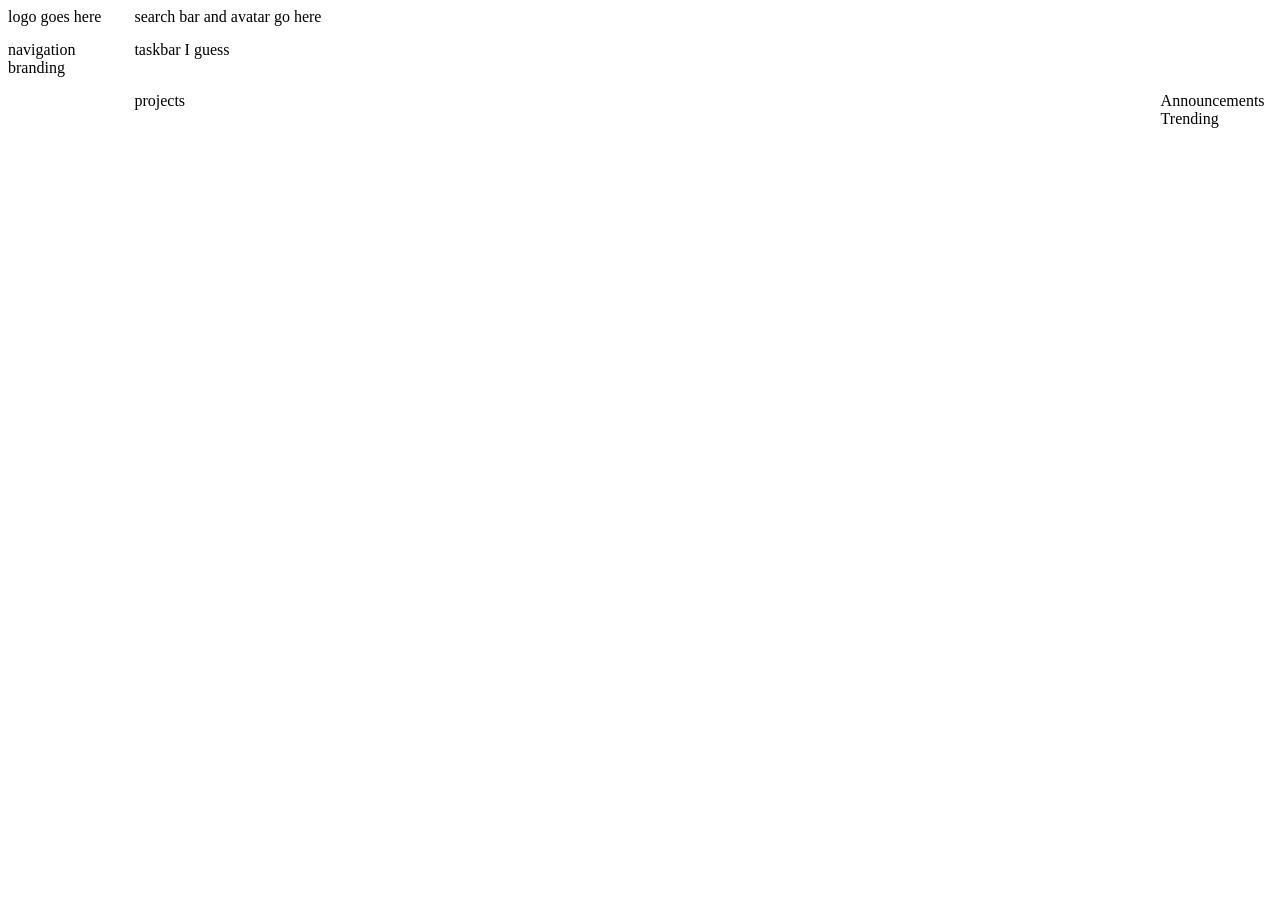
==== index.html @ 212265c0 "added a very rough draft of the layout" ====
<!DOCTYPE html>
<html lang="en">
<head>
    <meta charset="UTF-8">
    <meta name="viewport" content="width=device-width, initial-scale=1.0">
    <link rel="stylesheet" href="./styles.css">
    <title>Admin Dashboard</title>
</head>
<body>
    <div class="logo">logo goes here</div>
    <div class="header">search bar and avatar go here</div>
    <div class="sidebar">
        <div class="navigation">navigation</div>
        <div class="branding">branding</div>
    </div>
    <div class="taskbar">taskbar I guess</div>
    <div class="projects">projects</div>
    <div class="right-sidebar">
        <div class="announcements">Announcements</div>
        <div class="trending">Trending</div>
    </div>
</body>
</html>
---- styles.css ----
* {
    box-sizing: border-box;
}

body {
    display: grid;
    grid-template-columns: 1fr minmax(50%, 80%) 1fr;
    grid-template-rows: 1fr 1fr 100%;
    gap: 15px;
}

.logo {
    grid-area: 1 / 1;

}

.header {
    grid-area: 1 / 2 / 1 / 4;
}

.left-sidebar {
    grid-area: 2 / 1 / 4 / 2;
}

.taskbar {
    grid-area: 2 / 2 / 3 / 4;
}

.projects {
    grid-area: 3 / 2 / 4 / 3;

}

.right-sidebar {
    grid-area: 3 / 3 / 4 / 4;
}
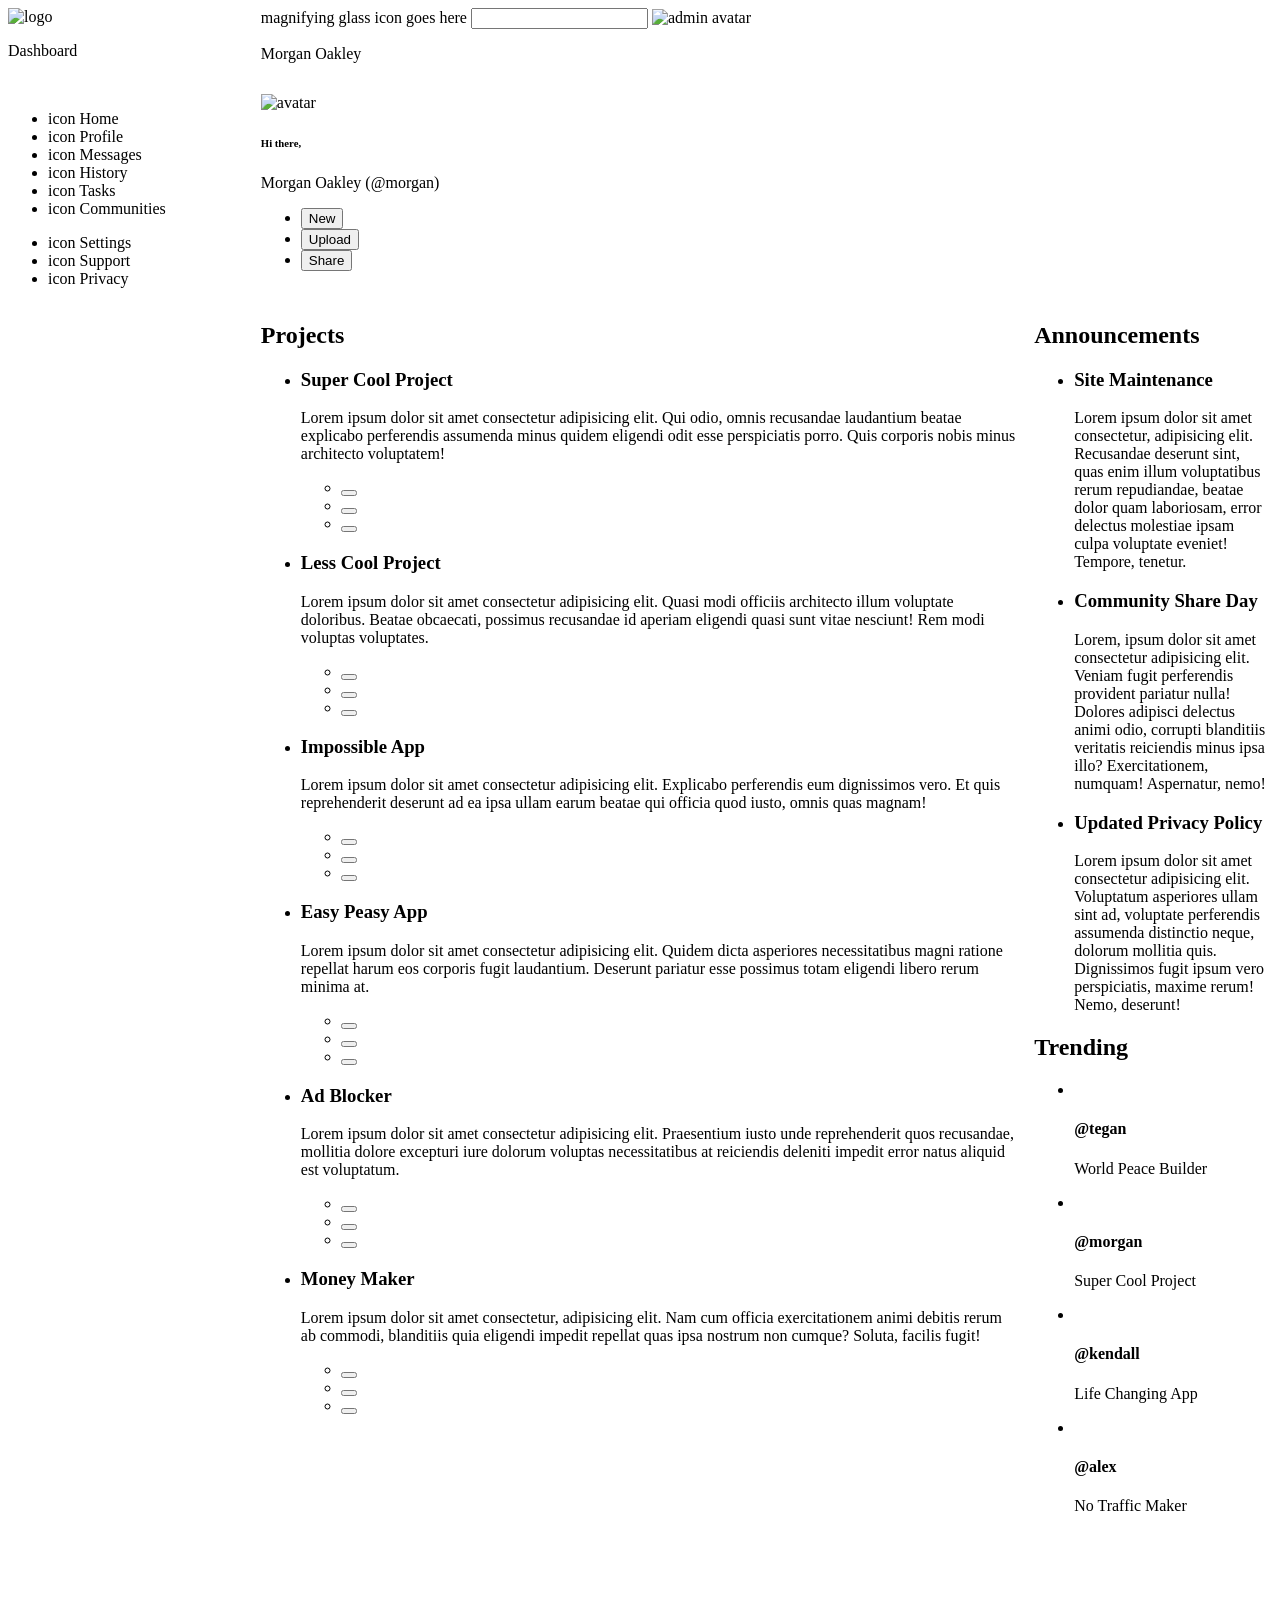
==== commit dd9986b0: "added 90% content to index.html. minor grid column changes in styles.css" ====
--- a/index.html
+++ b/index.html
@@ -1,23 +1,176 @@
 <!DOCTYPE html>
 <html lang="en">
+
 <head>
     <meta charset="UTF-8">
     <meta name="viewport" content="width=device-width, initial-scale=1.0">
     <link rel="stylesheet" href="./styles.css">
     <title>Admin Dashboard</title>
 </head>
+
 <body>
-    <div class="logo">logo goes here</div>
-    <div class="header">search bar and avatar go here</div>
-    <div class="sidebar">
-        <div class="navigation">navigation</div>
-        <div class="branding">branding</div>
+    <div class="logo">
+        <img src="" alt="logo">
+        <p>Dashboard</p>
     </div>
-    <div class="taskbar">taskbar I guess</div>
-    <div class="projects">projects</div>
+    <div class="header">
+        <label for="searchbar">magnifying glass icon goes here</label>
+        <input type="text" id="searchbar" name="search-query">
+        <!--noti bell icon goes here-->
+        <img src="./admin-avatar.jpg" alt="admin avatar">
+        <p>Morgan Oakley</p>
+    </div>
+    <div class="left-sidebar">
+        <div class="navigation">
+            <ul>
+                <li>icon Home</li>
+                <li>icon Profile</li>
+                <li>icon Messages</li>
+                <li>icon History</li>
+                <li>icon Tasks</li>
+                <li>icon Communities</li>
+            </ul>
+        </div>
+        <div class="branding">
+            <ul>
+                <li>icon Settings</li>
+                <li>icon Support</li>
+                <li>icon Privacy</li>
+            </ul>
+        </div>
+    </div>
+    <div class="taskbar">
+        <img src="" alt="avatar">
+        <h6>Hi there,</h6>
+        <p>Morgan Oakley (@morgan)</p>
+        <ul>
+            <li><button>New</button></li>
+            <li><button>Upload</button></li>
+            <li><button>Share</button></li>
+        </ul>
+    </div>
+    <div class="projects">
+        <h2>Projects</h2>
+        <ul>
+            <li>
+                <h3>Super Cool Project</h3>
+                <p>Lorem ipsum dolor sit amet consectetur adipisicing elit. Qui odio, omnis recusandae laudantium beatae
+                    explicabo perferendis assumenda minus quidem eligendi odit esse perspiciatis porro. Quis corporis
+                    nobis minus architecto voluptatem!</p>
+                <ul>
+                    <li><button></button></li>
+                    <li><button></button></li>
+                    <li><button></button></li>
+                </ul>
+            </li>
+            <li>
+                <h3>Less Cool Project</h3>
+                <p>Lorem ipsum dolor sit amet consectetur adipisicing elit. Quasi modi officiis architecto illum
+                    voluptate doloribus. Beatae obcaecati, possimus recusandae id aperiam eligendi quasi sunt vitae
+                    nesciunt! Rem modi voluptas voluptates.</p>
+                <ul>
+                    <li><button></button></li>
+                    <li><button></button></li>
+                    <li><button></button></li>
+                </ul>
+            </li>
+            <li>
+                <h3>Impossible App</h3>
+                <p>Lorem ipsum dolor sit amet consectetur adipisicing elit. Explicabo perferendis eum dignissimos vero.
+                    Et quis reprehenderit deserunt ad ea ipsa ullam earum beatae qui officia quod iusto, omnis quas
+                    magnam!</p>
+                                <ul>
+                    <li><button></button></li>
+                    <li><button></button></li>
+                    <li><button></button></li>
+                </ul>
+            </li>
+            <li>
+                <h3>Easy Peasy App</h3>
+                <p>Lorem ipsum dolor sit amet consectetur adipisicing elit. Quidem dicta asperiores necessitatibus magni
+                    ratione repellat harum eos corporis fugit laudantium. Deserunt pariatur esse possimus totam eligendi
+                    libero rerum minima at.</p>
+                                <ul>
+                    <li><button></button></li>
+                    <li><button></button></li>
+                    <li><button></button></li>
+                </ul>
+            </li>
+            <li>
+                <h3>Ad Blocker</h3>
+                <p>Lorem ipsum dolor sit amet consectetur adipisicing elit. Praesentium iusto unde reprehenderit quos
+                    recusandae, mollitia dolore excepturi iure dolorum voluptas necessitatibus at reiciendis deleniti
+                    impedit error natus aliquid est voluptatum.</p>
+                                <ul>
+                    <li><button></button></li>
+                    <li><button></button></li>
+                    <li><button></button></li>
+                </ul>
+            </li>
+            <li>
+                <h3>Money Maker</h3>
+                <p>Lorem ipsum dolor sit amet consectetur, adipisicing elit. Nam cum officia exercitationem animi
+                    debitis rerum ab commodi, blanditiis quia eligendi impedit repellat quas ipsa nostrum non cumque?
+                    Soluta, facilis fugit!</p>
+                                <ul>
+                    <li><button></button></li>
+                    <li><button></button></li>
+                    <li><button></button></li>
+                </ul>
+            </li>
+        </ul>
+    </div>
     <div class="right-sidebar">
-        <div class="announcements">Announcements</div>
-        <div class="trending">Trending</div>
+        <div class="announcements">
+            <h2>Announcements</h2>
+            <ul>
+                <li>
+                    <h3>Site Maintenance</h3>
+                    <p>Lorem ipsum dolor sit amet consectetur, adipisicing elit. Recusandae deserunt sint, quas enim
+                        illum voluptatibus rerum repudiandae, beatae dolor quam laboriosam, error delectus molestiae
+                        ipsam culpa voluptate eveniet! Tempore, tenetur.</p>
+                </li>
+                <li>
+                    <h3>Community Share Day</h3>
+                    <p>Lorem, ipsum dolor sit amet consectetur adipisicing elit. Veniam fugit perferendis provident
+                        pariatur nulla! Dolores adipisci delectus animi odio, corrupti blanditiis veritatis reiciendis
+                        minus ipsa illo? Exercitationem, numquam! Aspernatur, nemo!</p>
+                </li>
+                <li>
+                    <h3>Updated Privacy Policy</h3>
+                    <p>Lorem ipsum dolor sit amet consectetur adipisicing elit. Voluptatum asperiores ullam sint ad,
+                        voluptate perferendis assumenda distinctio neque, dolorum mollitia quis. Dignissimos fugit ipsum
+                        vero perspiciatis, maxime rerum! Nemo, deserunt!</p>
+                </li>
+            </ul>
+
+        </div>
+        <div class="trending">
+            <h2>Trending</h2>
+            <ul>
+                <li>
+                    <img src="" alt="">
+                    <h4>@tegan</h4>
+                    <p>World Peace Builder</p>
+                </li>
+                <li>
+                    <img src="" alt="">
+                    <h4>@morgan</h4>
+                    <p>Super Cool Project</p>
+                </li>
+                <li>
+                    <img src="" alt="">
+                    <h4>@kendall</h4>
+                    <p>Life Changing App</p>
+                </li>
+                <li>
+                    <img src="" alt="">
+                    <h4>@alex</h4>
+                    <p>No Traffic Maker</p>
+                </li>
+            </ul>
+        </div>
     </div>
 </body>
+
 </html>
--- a/styles.css
+++ b/styles.css
@@ -4,7 +4,7 @@
 
 body {
     display: grid;
-    grid-template-columns: 1fr minmax(50%, 80%) 1fr;
+    grid-template-columns: 1fr minmax(50%, 60%) 1fr;
     grid-template-rows: 1fr 1fr 100%;
     gap: 15px;
 }
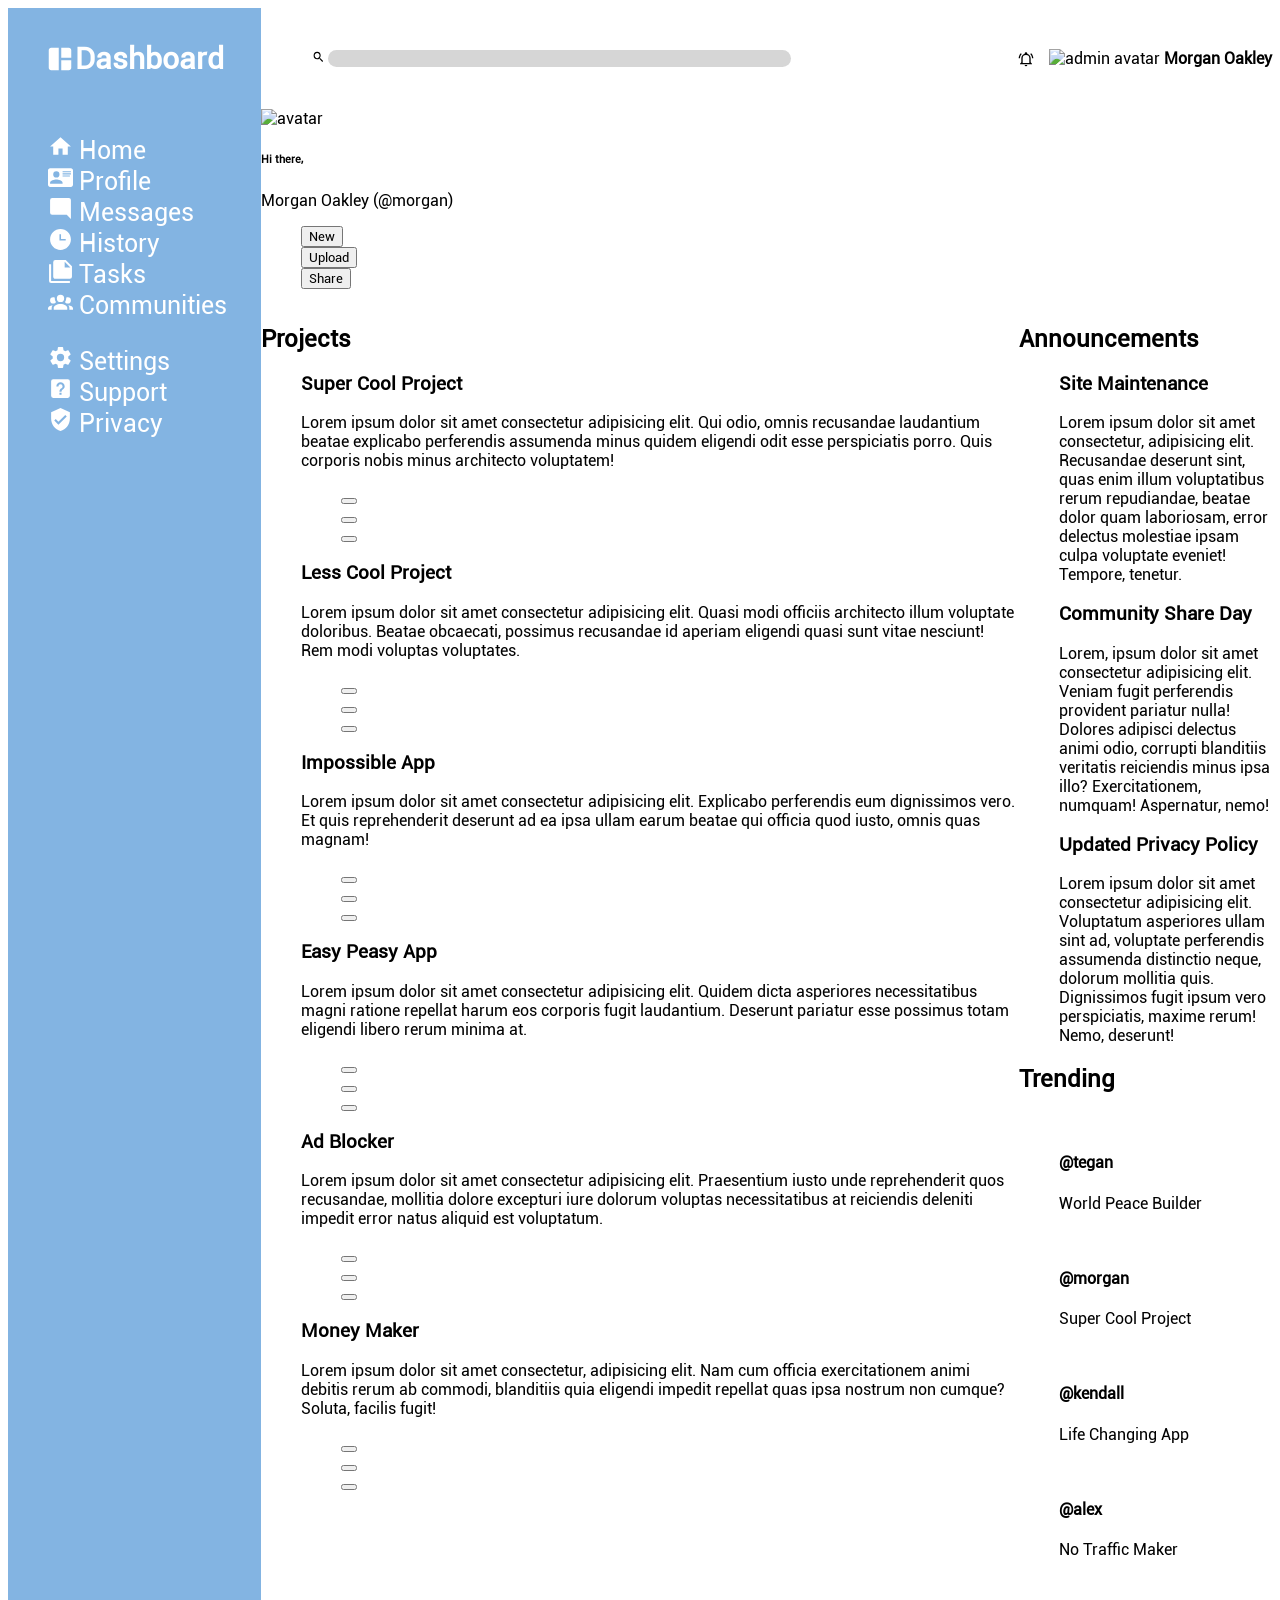
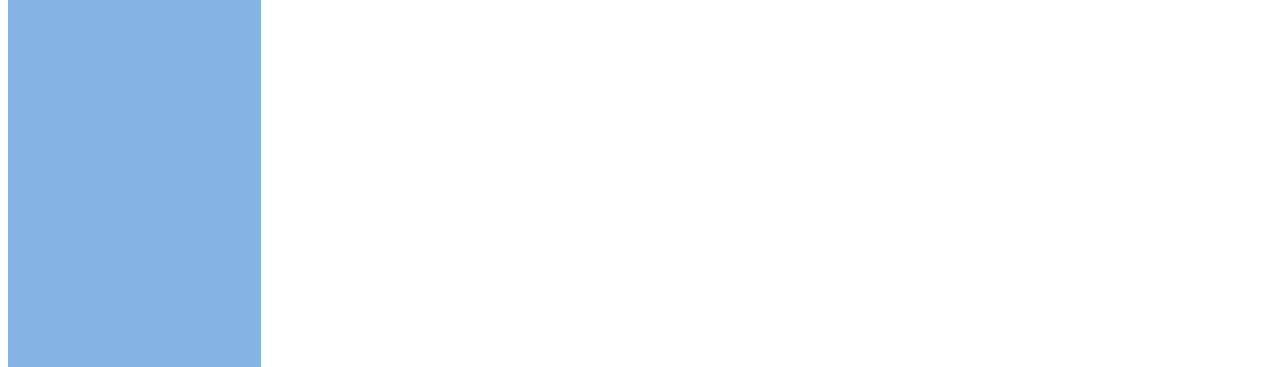
==== commit 0f5c8ec6: "added fonts and icons" ====
--- a/index.html
+++ b/index.html
@@ -10,32 +10,39 @@
 
 <body>
     <div class="logo">
-        <img src="" alt="logo">
-        <p>Dashboard</p>
+        <img src="./icons/collage.svg" alt="logo">
+        <p>
+            <strong>Dashboard</strong>
+        </p>
     </div>
     <div class="header">
-        <label for="searchbar">magnifying glass icon goes here</label>
-        <input type="text" id="searchbar" name="search-query">
-        <!--noti bell icon goes here-->
-        <img src="./admin-avatar.jpg" alt="admin avatar">
-        <p>Morgan Oakley</p>
+        <div class="searchbar">
+            <button type="submit" for="searchbar"><img src="./icons/magnify.svg" alt="magnify"></button>
+            <input type="text" id="searchbar" name="search-query">
+        </div>
+        <div class="user">
+            <img src="./icons/bell-ring-outline.svg" alt="bell-ring">
+            <p> <img src="./admin-avatar.jpg" alt="admin avatar">
+                <strong>Morgan Oakley</strong>
+            </p>
+        </div>
     </div>
     <div class="left-sidebar">
         <div class="navigation">
             <ul>
-                <li>icon Home</li>
-                <li>icon Profile</li>
-                <li>icon Messages</li>
-                <li>icon History</li>
-                <li>icon Tasks</li>
-                <li>icon Communities</li>
+                <li><img src="./icons/home.svg" alt="home"> Home</li>
+                <li><img src="./icons/card-account-details.svg" alt="card-account-details"> Profile</li>
+                <li><img src="./icons/message-reply.svg" alt="message-reply"> Messages</li>
+                <li><img src="./icons/clock-time-three.svg" alt="clock-time-three"> History</li>
+                <li><img src="./icons/note-multiple.svg" alt="note-multiple"> Tasks</li>
+                <li><img src="./icons/account-group.svg" alt="account-group"> Communities</li>
             </ul>
         </div>
         <div class="branding">
             <ul>
-                <li>icon Settings</li>
-                <li>icon Support</li>
-                <li>icon Privacy</li>
+                <li><img src="./icons/cog.svg" alt="cog"> Settings</li>
+                <li><img src="./icons/help-box.svg" alt="help-box"> Support</li>
+                <li><img src="./icons/shield-check.svg" alt="shield-check"> Privacy</li>
             </ul>
         </div>
     </div>
@@ -79,7 +86,7 @@
                 <p>Lorem ipsum dolor sit amet consectetur adipisicing elit. Explicabo perferendis eum dignissimos vero.
                     Et quis reprehenderit deserunt ad ea ipsa ullam earum beatae qui officia quod iusto, omnis quas
                     magnam!</p>
-                                <ul>
+                <ul>
                     <li><button></button></li>
                     <li><button></button></li>
                     <li><button></button></li>
@@ -90,7 +97,7 @@
                 <p>Lorem ipsum dolor sit amet consectetur adipisicing elit. Quidem dicta asperiores necessitatibus magni
                     ratione repellat harum eos corporis fugit laudantium. Deserunt pariatur esse possimus totam eligendi
                     libero rerum minima at.</p>
-                                <ul>
+                <ul>
                     <li><button></button></li>
                     <li><button></button></li>
                     <li><button></button></li>
@@ -101,7 +108,7 @@
                 <p>Lorem ipsum dolor sit amet consectetur adipisicing elit. Praesentium iusto unde reprehenderit quos
                     recusandae, mollitia dolore excepturi iure dolorum voluptas necessitatibus at reiciendis deleniti
                     impedit error natus aliquid est voluptatum.</p>
-                                <ul>
+                <ul>
                     <li><button></button></li>
                     <li><button></button></li>
                     <li><button></button></li>
@@ -112,7 +119,7 @@
                 <p>Lorem ipsum dolor sit amet consectetur, adipisicing elit. Nam cum officia exercitationem animi
                     debitis rerum ab commodi, blanditiis quia eligendi impedit repellat quas ipsa nostrum non cumque?
                     Soluta, facilis fugit!</p>
-                                <ul>
+                <ul>
                     <li><button></button></li>
                     <li><button></button></li>
                     <li><button></button></li>
--- a/styles.css
+++ b/styles.css
@@ -1,25 +1,90 @@
+@font-face {
+    font-family: roboto;
+    src: url(./fonts/transfonter.org-20260409-142744/Roboto-Regular.woff2);
+}
+
 * {
     box-sizing: border-box;
+    list-style: none;
+    font-family: roboto, sans-serif;
+    --theme-color: rgb(131, 180, 226);
+}
+
+img {
+    height: 1em;
+    width: auto;
 }
 
 body {
     display: grid;
     grid-template-columns: 1fr minmax(50%, 60%) 1fr;
-    grid-template-rows: 1fr 1fr 100%;
-    gap: 15px;
+    grid-template-rows: repeat(2, 1fr) 100%;
+ 
 }
 
 .logo {
     grid-area: 1 / 1;
+    font-size: 30px;
+    display: flex;
+    flex-direction: row;
+    justify-content: center;
+    align-items: center;
+    color: white;
+    background-color: var(--theme-color);
+    padding: 3px;
+    height: max-content;
+}
 
+.logo img {
+    filter: invert();
 }
 
 .header {
     grid-area: 1 / 2 / 1 / 4;
+    display: grid;
+    grid-auto-flow: column;
+    grid-template-columns: 4fr 3fr;
+    justify-content: space-between;
+    align-items: center;
+}
+
+.header>div>input {
+    border-style: none;
+    border-radius: 15px;
+    width: 80%;
+    background-color: rgb(214, 214, 214);
+}
+
+.header>div>button {
+    border: none;
+    background-color: rgba(0 0 0 / 0);
+    padding: 3px;
+}
+
+.header>div.user {
+    display: grid;
+    grid-auto-flow: column;
+    align-items: center;
+    justify-content: end;
+    gap: 15px;
+}
+
+.header>div.searchbar {
+    display: flex;
+    flex-direction: row;
+    align-items: center;
+    justify-content: center;
 }
 
 .left-sidebar {
     grid-area: 2 / 1 / 4 / 2;
+    background-color: var(--theme-color);
+    color: white;
+    font-size: 25px;
+}
+
+.left-sidebar img {
+    filter: invert();
 }
 
 .taskbar {
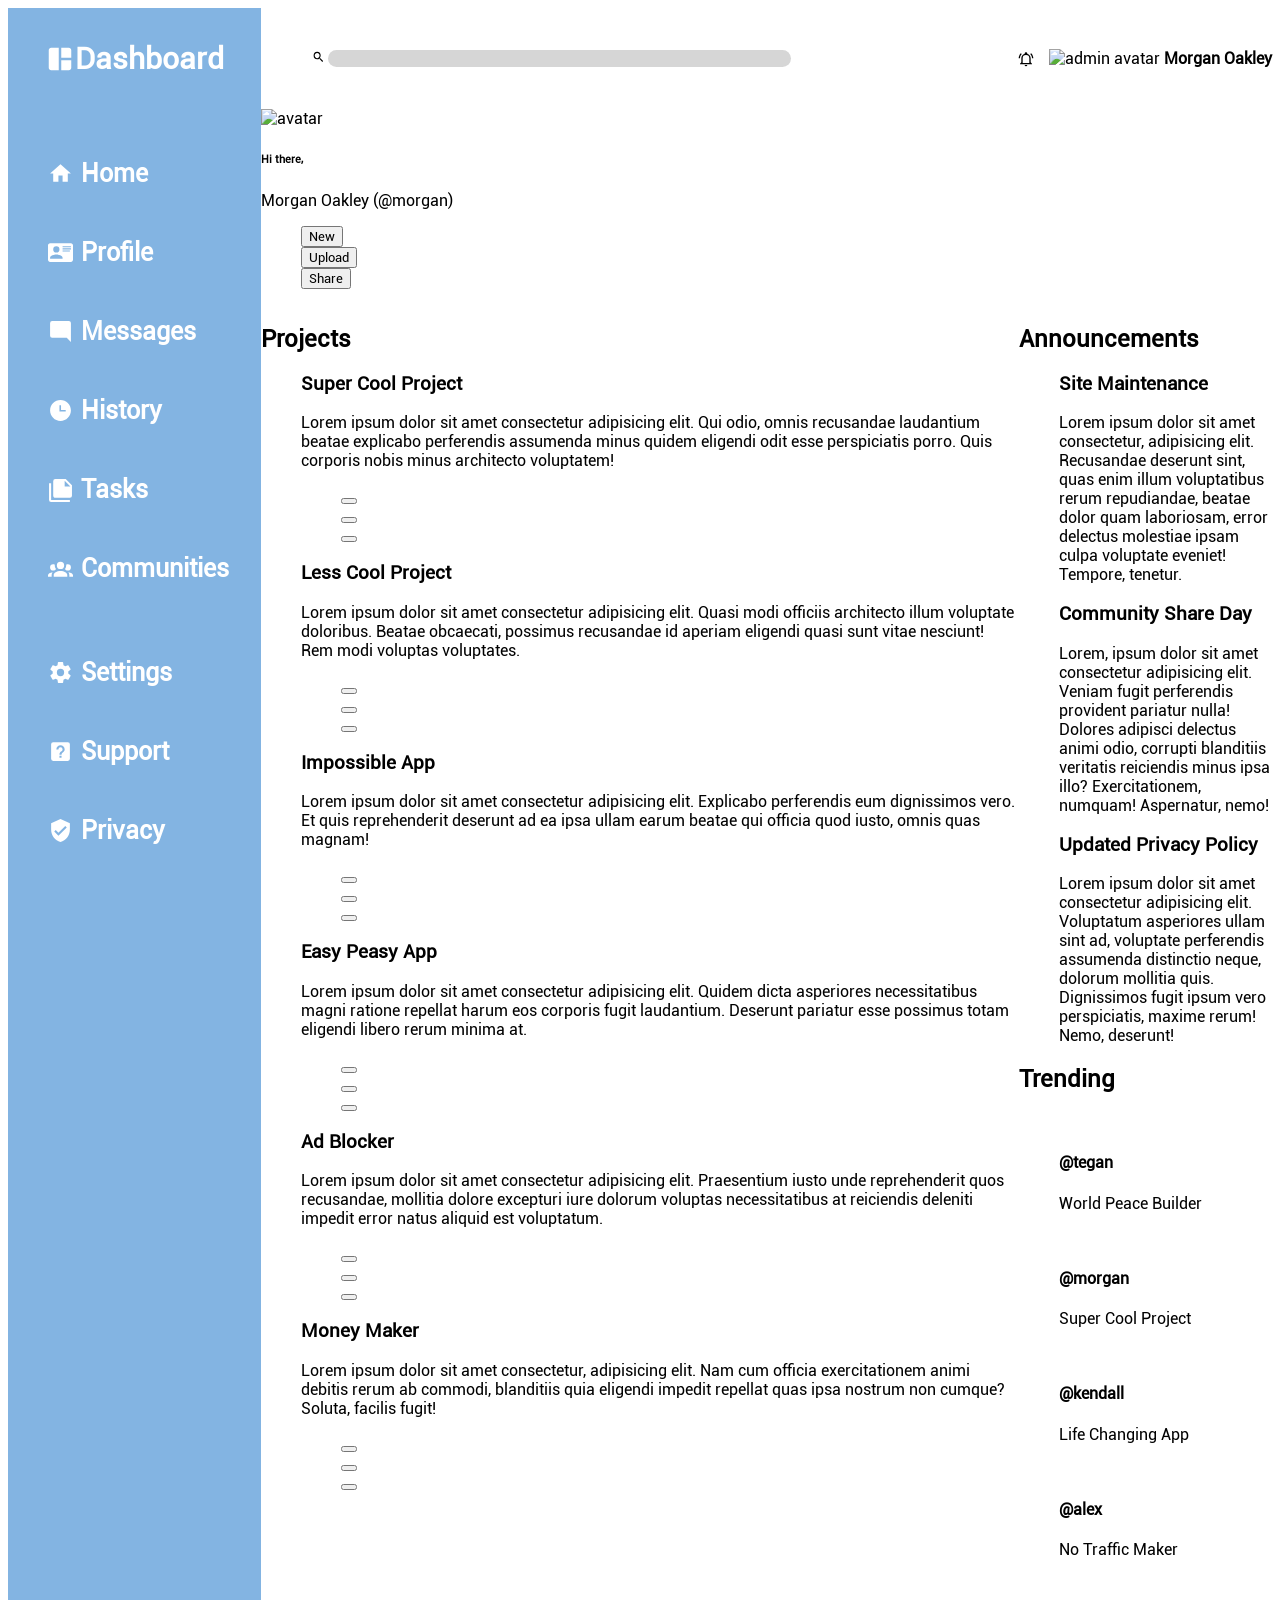
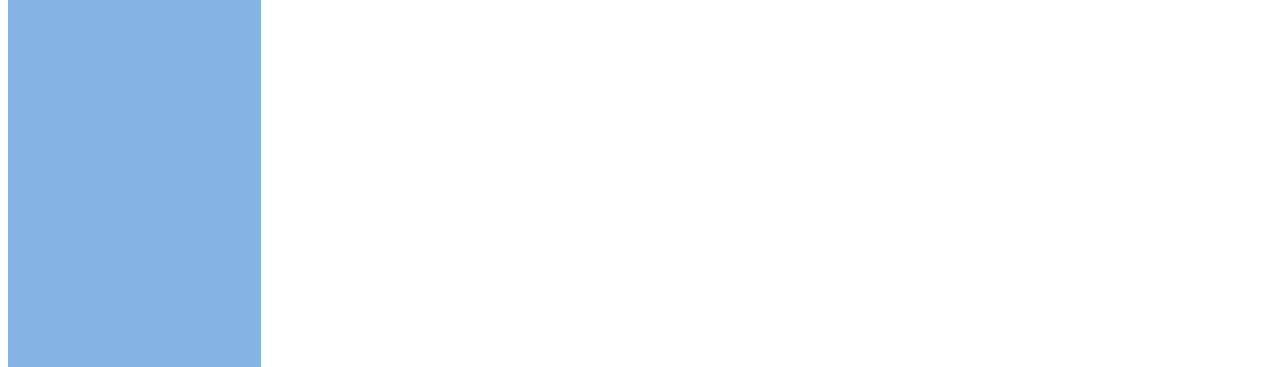
==== commit 8b731c67: "fixed left-sidebar gap" ====
--- a/index.html
+++ b/index.html
@@ -30,19 +30,19 @@
     <div class="left-sidebar">
         <div class="navigation">
             <ul>
-                <li><img src="./icons/home.svg" alt="home"> Home</li>
-                <li><img src="./icons/card-account-details.svg" alt="card-account-details"> Profile</li>
-                <li><img src="./icons/message-reply.svg" alt="message-reply"> Messages</li>
-                <li><img src="./icons/clock-time-three.svg" alt="clock-time-three"> History</li>
-                <li><img src="./icons/note-multiple.svg" alt="note-multiple"> Tasks</li>
-                <li><img src="./icons/account-group.svg" alt="account-group"> Communities</li>
+                <li><img src="./icons/home.svg" alt="home"><p> Home</p></li>
+                <li><img src="./icons/card-account-details.svg" alt="card-account-details"><p> Profile</p></li>
+                <li><img src="./icons/message-reply.svg" alt="message-reply"><p> Messages</p></li>
+                <li><img src="./icons/clock-time-three.svg" alt="clock-time-three"><p> History</p></li>
+                <li><img src="./icons/note-multiple.svg" alt="note-multiple"><p> Tasks</p></li>
+                <li><img src="./icons/account-group.svg" alt="account-group"><p> Communities</p></li>
             </ul>
         </div>
         <div class="branding">
             <ul>
-                <li><img src="./icons/cog.svg" alt="cog"> Settings</li>
-                <li><img src="./icons/help-box.svg" alt="help-box"> Support</li>
-                <li><img src="./icons/shield-check.svg" alt="shield-check"> Privacy</li>
+                <li><img src="./icons/cog.svg" alt="cog"><p> Settings</p></li>
+                <li><img src="./icons/help-box.svg" alt="help-box"><p> Support</p></li>
+                <li><img src="./icons/shield-check.svg" alt="shield-check"><p> Privacy</p></li>
             </ul>
         </div>
     </div>
--- a/styles.css
+++ b/styles.css
@@ -8,6 +8,7 @@
     list-style: none;
     font-family: roboto, sans-serif;
     --theme-color: rgb(131, 180, 226);
+
 }
 
 img {
@@ -81,6 +82,7 @@
     background-color: var(--theme-color);
     color: white;
     font-size: 25px;
+    font-weight: bold;
 }
 
 .left-sidebar img {
@@ -98,4 +100,14 @@
 
 .right-sidebar {
     grid-area: 3 / 3 / 4 / 4;
+}
+
+.left-sidebar li {
+    display: grid;
+    grid-auto-flow: row;
+    grid-template-columns: 1fr 15fr;
+    justify-content: center;
+    align-items: center;
+    gap: 0.3em;
+    padding: 0;
 }
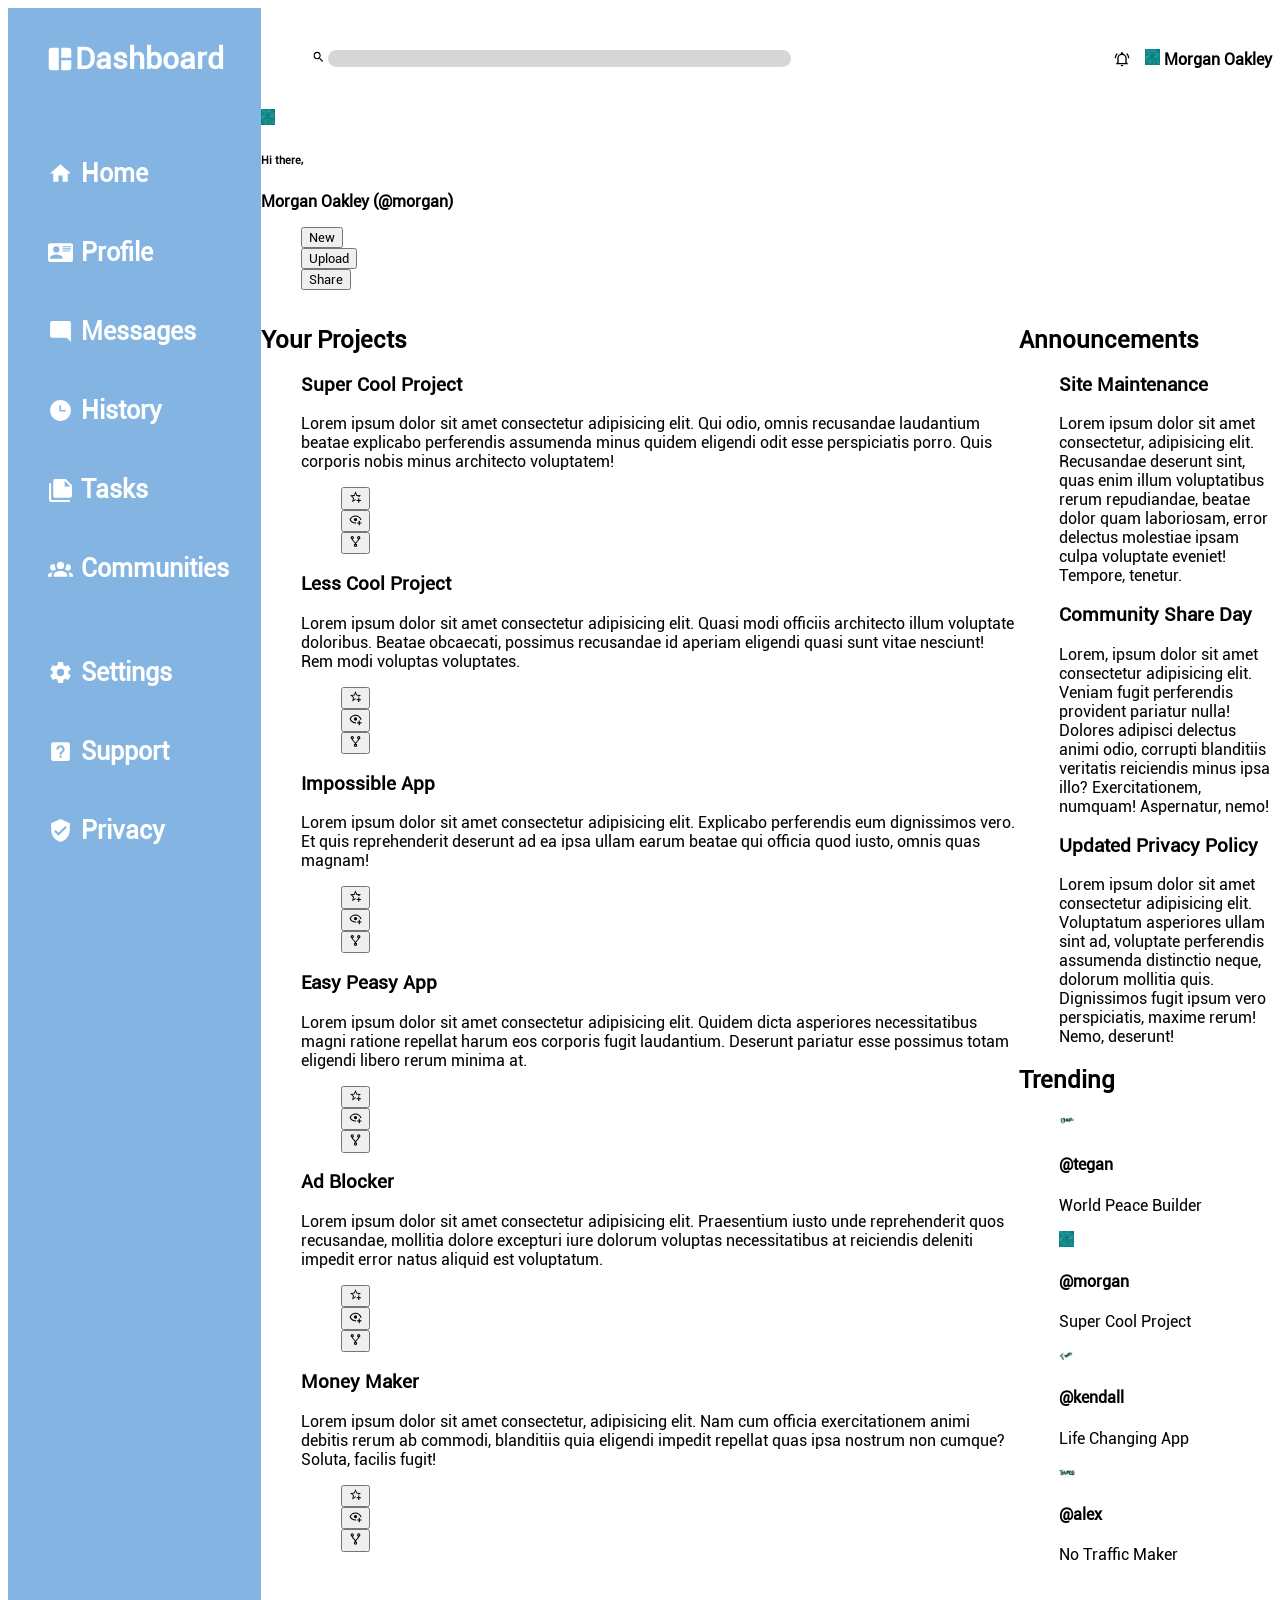
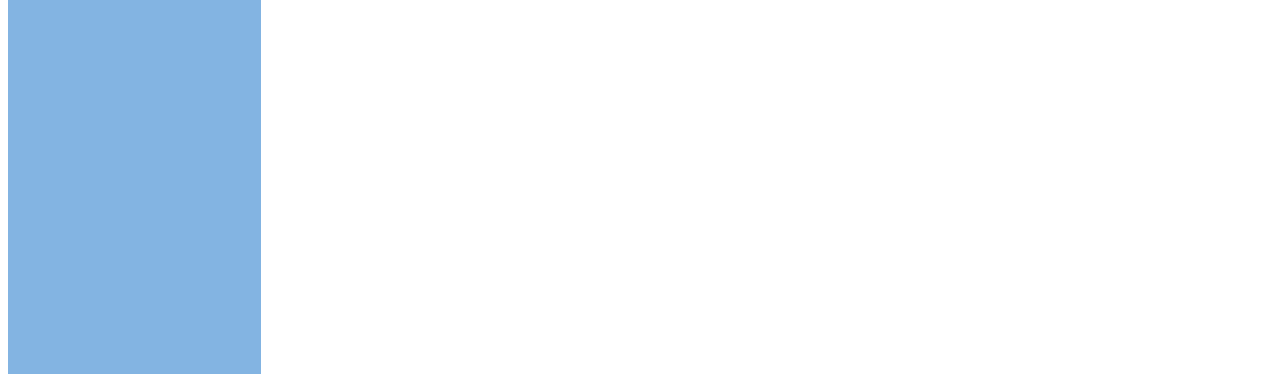
==== commit f9e6a007: "added avatar for .trending" ====
--- a/index.html
+++ b/index.html
@@ -22,7 +22,7 @@
         </div>
         <div class="user">
             <img src="./icons/bell-ring-outline.svg" alt="bell-ring">
-            <p> <img src="./admin-avatar.jpg" alt="admin avatar">
+            <p> <img src="./images/avatar.png" alt="admin avatar">
                 <strong>Morgan Oakley</strong>
             </p>
         </div>
@@ -30,26 +30,44 @@
     <div class="left-sidebar">
         <div class="navigation">
             <ul>
-                <li><img src="./icons/home.svg" alt="home"><p> Home</p></li>
-                <li><img src="./icons/card-account-details.svg" alt="card-account-details"><p> Profile</p></li>
-                <li><img src="./icons/message-reply.svg" alt="message-reply"><p> Messages</p></li>
-                <li><img src="./icons/clock-time-three.svg" alt="clock-time-three"><p> History</p></li>
-                <li><img src="./icons/note-multiple.svg" alt="note-multiple"><p> Tasks</p></li>
-                <li><img src="./icons/account-group.svg" alt="account-group"><p> Communities</p></li>
+                <li><img src="./icons/home.svg" alt="home">
+                    <p> Home</p>
+                </li>
+                <li><img src="./icons/card-account-details.svg" alt="card-account-details">
+                    <p> Profile</p>
+                </li>
+                <li><img src="./icons/message-reply.svg" alt="message-reply">
+                    <p> Messages</p>
+                </li>
+                <li><img src="./icons/clock-time-three.svg" alt="clock-time-three">
+                    <p> History</p>
+                </li>
+                <li><img src="./icons/note-multiple.svg" alt="note-multiple">
+                    <p> Tasks</p>
+                </li>
+                <li><img src="./icons/account-group.svg" alt="account-group">
+                    <p> Communities</p>
+                </li>
             </ul>
         </div>
         <div class="branding">
             <ul>
-                <li><img src="./icons/cog.svg" alt="cog"><p> Settings</p></li>
-                <li><img src="./icons/help-box.svg" alt="help-box"><p> Support</p></li>
-                <li><img src="./icons/shield-check.svg" alt="shield-check"><p> Privacy</p></li>
+                <li><img src="./icons/cog.svg" alt="cog">
+                    <p> Settings</p>
+                </li>
+                <li><img src="./icons/help-box.svg" alt="help-box">
+                    <p> Support</p>
+                </li>
+                <li><img src="./icons/shield-check.svg" alt="shield-check">
+                    <p> Privacy</p>
+                </li>
             </ul>
         </div>
     </div>
     <div class="taskbar">
-        <img src="" alt="avatar">
-        <h6>Hi there,</h6>
-        <p>Morgan Oakley (@morgan)</p>
+        <img src="./images/avatar.png" alt="avatar">
+        <h6><strong>Hi there,</strong></h6>
+        <p><strong>Morgan Oakley (@morgan)</strong></p>
         <ul>
             <li><button>New</button></li>
             <li><button>Upload</button></li>
@@ -57,72 +75,84 @@
         </ul>
     </div>
     <div class="projects">
-        <h2>Projects</h2>
+        <h2>Your Projects</h2>
         <ul>
             <li>
-                <h3>Super Cool Project</h3>
-                <p>Lorem ipsum dolor sit amet consectetur adipisicing elit. Qui odio, omnis recusandae laudantium beatae
-                    explicabo perferendis assumenda minus quidem eligendi odit esse perspiciatis porro. Quis corporis
-                    nobis minus architecto voluptatem!</p>
-                <ul>
-                    <li><button></button></li>
-                    <li><button></button></li>
-                    <li><button></button></li>
-                </ul>
-            </li>
-            <li>
-                <h3>Less Cool Project</h3>
-                <p>Lorem ipsum dolor sit amet consectetur adipisicing elit. Quasi modi officiis architecto illum
-                    voluptate doloribus. Beatae obcaecati, possimus recusandae id aperiam eligendi quasi sunt vitae
-                    nesciunt! Rem modi voluptas voluptates.</p>
-                <ul>
-                    <li><button></button></li>
-                    <li><button></button></li>
-                    <li><button></button></li>
-                </ul>
-            </li>
-            <li>
-                <h3>Impossible App</h3>
-                <p>Lorem ipsum dolor sit amet consectetur adipisicing elit. Explicabo perferendis eum dignissimos vero.
-                    Et quis reprehenderit deserunt ad ea ipsa ullam earum beatae qui officia quod iusto, omnis quas
-                    magnam!</p>
-                <ul>
-                    <li><button></button></li>
-                    <li><button></button></li>
-                    <li><button></button></li>
-                </ul>
-            </li>
-            <li>
-                <h3>Easy Peasy App</h3>
-                <p>Lorem ipsum dolor sit amet consectetur adipisicing elit. Quidem dicta asperiores necessitatibus magni
-                    ratione repellat harum eos corporis fugit laudantium. Deserunt pariatur esse possimus totam eligendi
-                    libero rerum minima at.</p>
-                <ul>
-                    <li><button></button></li>
-                    <li><button></button></li>
-                    <li><button></button></li>
-                </ul>
-            </li>
-            <li>
-                <h3>Ad Blocker</h3>
-                <p>Lorem ipsum dolor sit amet consectetur adipisicing elit. Praesentium iusto unde reprehenderit quos
-                    recusandae, mollitia dolore excepturi iure dolorum voluptas necessitatibus at reiciendis deleniti
-                    impedit error natus aliquid est voluptatum.</p>
-                <ul>
-                    <li><button></button></li>
-                    <li><button></button></li>
-                    <li><button></button></li>
-                </ul>
-            </li>
-            <li>
-                <h3>Money Maker</h3>
-                <p>Lorem ipsum dolor sit amet consectetur, adipisicing elit. Nam cum officia exercitationem animi
-                    debitis rerum ab commodi, blanditiis quia eligendi impedit repellat quas ipsa nostrum non cumque?
-                    Soluta, facilis fugit!</p>
-                <ul>
-                    <li><button></button></li>
-                    <li><button></button></li>
-                    <li><button></button></li>
+                <div>
+                    <h3>Super Cool Project</h3>
+                    <p>Lorem ipsum dolor sit amet consectetur adipisicing elit. Qui odio, omnis recusandae laudantium beatae
+                        explicabo perferendis assumenda minus quidem eligendi odit esse perspiciatis porro. Quis corporis
+                        nobis minus architecto voluptatem!</p>
+                </div>
+                <ul>
+                    <li><button><img src="./icons/star-plus-outline.svg" alt="star-plus-outline"></button></li>
+                    <li><button><img src="./icons/eye-plus-outline.svg" alt="eye-plus-outline"></button></li>
+                    <li><button><img src="./icons/source-fork.svg" alt="source-fork"></button></li>
+                </ul>
+            </li>
+            <li>
+                <div>
+                    <h3>Less Cool Project</h3>
+                    <p>Lorem ipsum dolor sit amet consectetur adipisicing elit. Quasi modi officiis architecto illum
+                        voluptate doloribus. Beatae obcaecati, possimus recusandae id aperiam eligendi quasi sunt vitae
+                        nesciunt! Rem modi voluptas voluptates.</p>
+                </div>
+                <ul>
+                    <li><button><img src="./icons/star-plus-outline.svg" alt="star-plus-outline"></button></li>
+                    <li><button><img src="./icons/eye-plus-outline.svg" alt="eye-plus-outline"></button></li>
+                    <li><button><img src="./icons/source-fork.svg" alt="source-fork"></button></li>
+                </ul>
+            </li>
+            <li>
+                <div>
+                    <h3>Impossible App</h3>
+                    <p>Lorem ipsum dolor sit amet consectetur adipisicing elit. Explicabo perferendis eum dignissimos vero.
+                        Et quis reprehenderit deserunt ad ea ipsa ullam earum beatae qui officia quod iusto, omnis quas
+                        magnam!</p>
+                </div>
+                <ul>
+                    <li><button><img src="./icons/star-plus-outline.svg" alt="star-plus-outline"></button></li>
+                    <li><button><img src="./icons/eye-plus-outline.svg" alt="eye-plus-outline"></button></li>
+                    <li><button><img src="./icons/source-fork.svg" alt="source-fork"></button></li>
+                </ul>
+            </li>
+            <li>
+                <div>
+                    <h3>Easy Peasy App</h3>
+                    <p>Lorem ipsum dolor sit amet consectetur adipisicing elit. Quidem dicta asperiores necessitatibus magni
+                        ratione repellat harum eos corporis fugit laudantium. Deserunt pariatur esse possimus totam eligendi
+                        libero rerum minima at.</p>
+                </div>
+                <ul>
+                    <li><button><img src="./icons/star-plus-outline.svg" alt="star-plus-outline"></button></li>
+                    <li><button><img src="./icons/eye-plus-outline.svg" alt="eye-plus-outline"></button></li>
+                    <li><button><img src="./icons/source-fork.svg" alt="source-fork"></button></li>
+                </ul>
+            </li>
+            <li>
+                <div>
+                    <h3>Ad Blocker</h3>
+                    <p>Lorem ipsum dolor sit amet consectetur adipisicing elit. Praesentium iusto unde reprehenderit quos
+                        recusandae, mollitia dolore excepturi iure dolorum voluptas necessitatibus at reiciendis deleniti
+                        impedit error natus aliquid est voluptatum.</p>
+                </div>
+                <ul>
+                    <li><button><img src="./icons/star-plus-outline.svg" alt="star-plus-outline"></button></li>
+                    <li><button><img src="./icons/eye-plus-outline.svg" alt="eye-plus-outline"></button></li>
+                    <li><button><img src="./icons/source-fork.svg" alt="source-fork"></button></li>
+                </ul>
+            </li>
+            <li>
+                <div>
+                    <h3>Money Maker</h3>
+                    <p>Lorem ipsum dolor sit amet consectetur, adipisicing elit. Nam cum officia exercitationem animi
+                        debitis rerum ab commodi, blanditiis quia eligendi impedit repellat quas ipsa nostrum non cumque?
+                        Soluta, facilis fugit!</p>
+                </div>
+                <ul>
+                    <li><button><img src="./icons/star-plus-outline.svg" alt="star-plus-outline"></button></li>
+                    <li><button><img src="./icons/eye-plus-outline.svg" alt="eye-plus-outline"></button></li>
+                    <li><button><img src="./icons/source-fork.svg" alt="source-fork"></button></li>
                 </ul>
             </li>
         </ul>
@@ -156,22 +186,22 @@
             <h2>Trending</h2>
             <ul>
                 <li>
-                    <img src="" alt="">
+                    <img src="./images/tegan.png" alt="tegan-avatar">
                     <h4>@tegan</h4>
                     <p>World Peace Builder</p>
                 </li>
                 <li>
-                    <img src="" alt="">
+                    <img src="./images/avatar.png" alt="morgan-avatar">
                     <h4>@morgan</h4>
                     <p>Super Cool Project</p>
                 </li>
                 <li>
-                    <img src="" alt="">
+                    <img src="./images/kendall.png" alt="kendall-avatar">
                     <h4>@kendall</h4>
                     <p>Life Changing App</p>
                 </li>
                 <li>
-                    <img src="" alt="">
+                    <img src="./images/alex.png" alt="alex-avatar">
                     <h4>@alex</h4>
                     <p>No Traffic Maker</p>
                 </li>
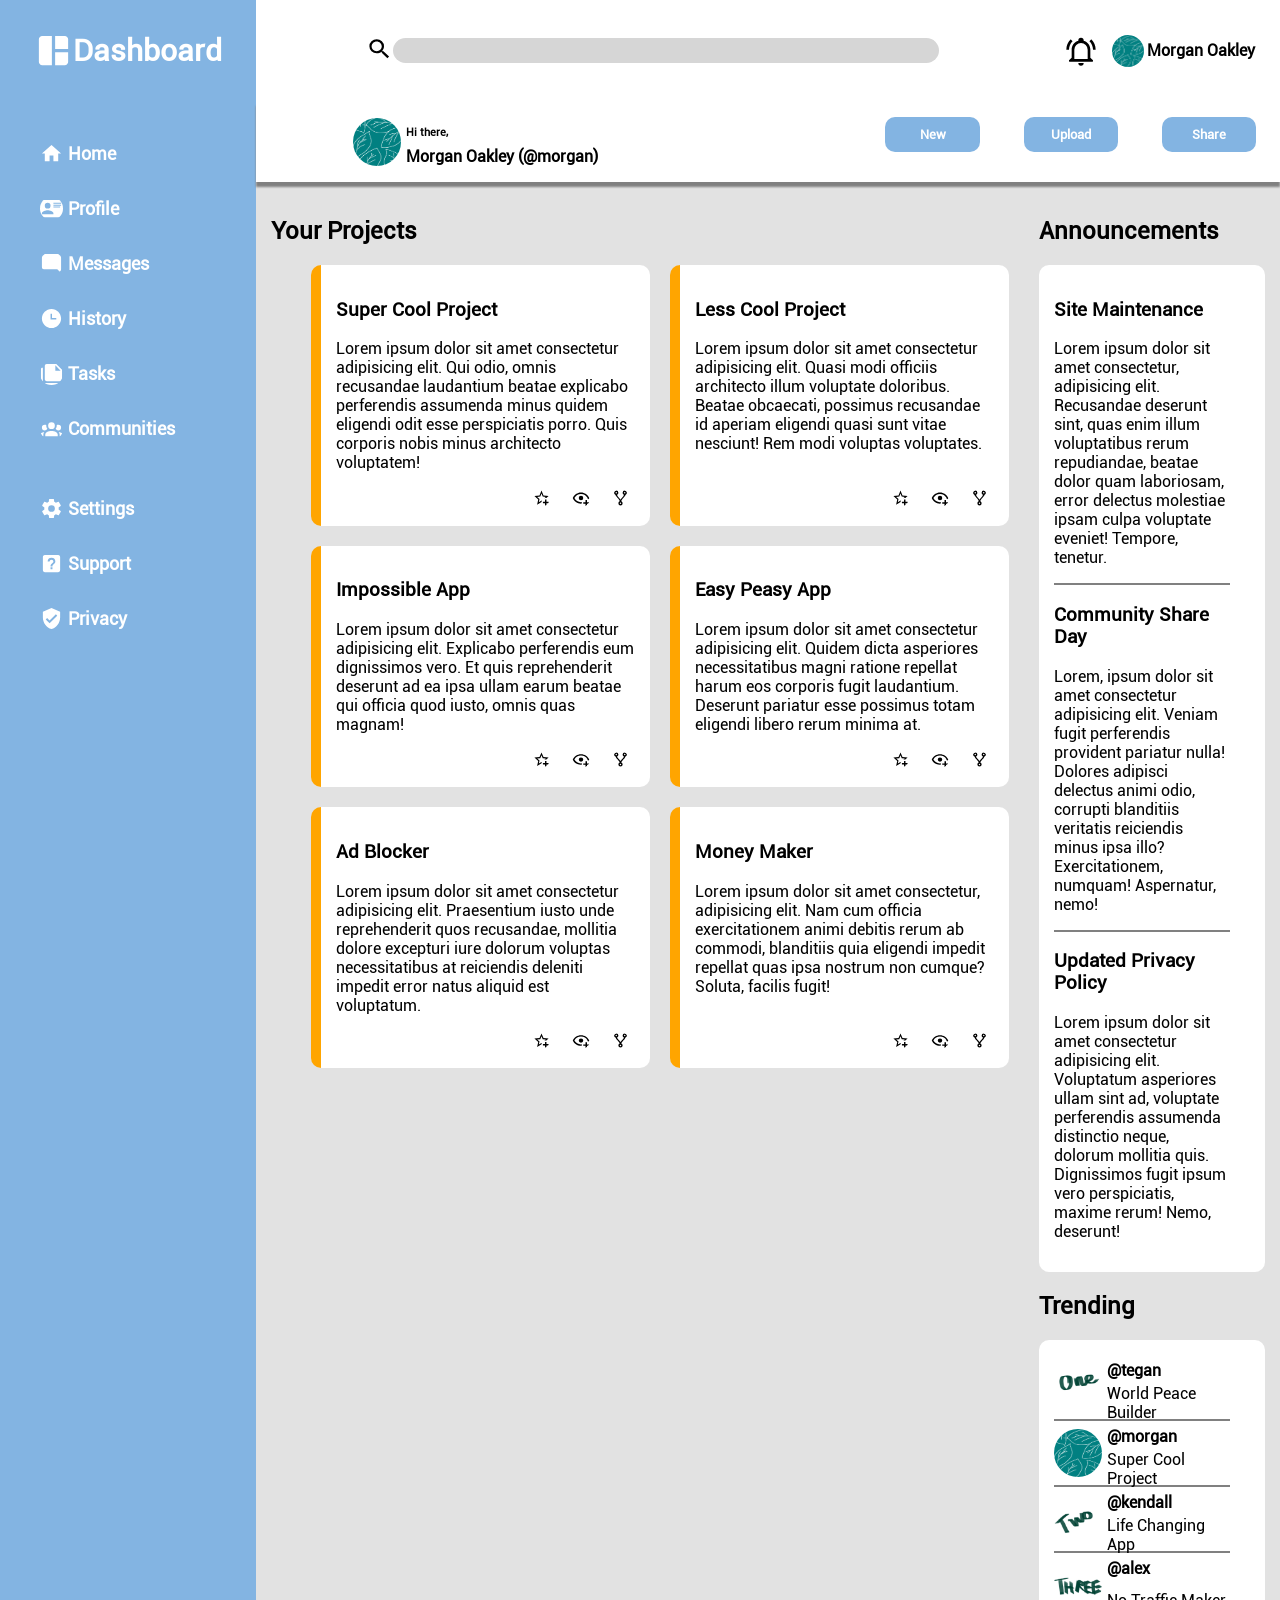
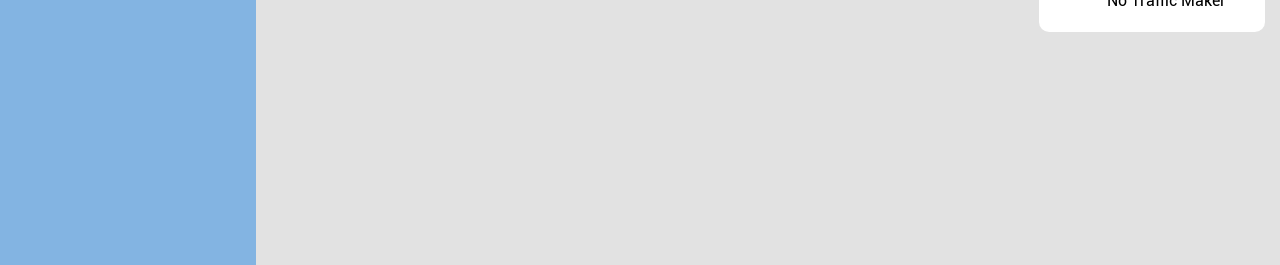
==== commit be0d0020: "added sticky left-sidebar and taskbar" ====
--- a/index.html
+++ b/index.html
@@ -28,40 +28,42 @@
         </div>
     </div>
     <div class="left-sidebar">
-        <div class="navigation">
-            <ul>
-                <li><img src="./icons/home.svg" alt="home">
-                    <p> Home</p>
-                </li>
-                <li><img src="./icons/card-account-details.svg" alt="card-account-details">
-                    <p> Profile</p>
-                </li>
-                <li><img src="./icons/message-reply.svg" alt="message-reply">
-                    <p> Messages</p>
-                </li>
-                <li><img src="./icons/clock-time-three.svg" alt="clock-time-three">
-                    <p> History</p>
-                </li>
-                <li><img src="./icons/note-multiple.svg" alt="note-multiple">
-                    <p> Tasks</p>
-                </li>
-                <li><img src="./icons/account-group.svg" alt="account-group">
-                    <p> Communities</p>
-                </li>
-            </ul>
-        </div>
-        <div class="branding">
-            <ul>
-                <li><img src="./icons/cog.svg" alt="cog">
-                    <p> Settings</p>
-                </li>
-                <li><img src="./icons/help-box.svg" alt="help-box">
-                    <p> Support</p>
-                </li>
-                <li><img src="./icons/shield-check.svg" alt="shield-check">
-                    <p> Privacy</p>
-                </li>
-            </ul>
+        <div class="left-container">
+            <div class="navigation">
+                <ul>
+                    <li><img src="./icons/home.svg" alt="home">
+                        <p> Home</p>
+                    </li>
+                    <li><img src="./icons/card-account-details.svg" alt="card-account-details">
+                        <p> Profile</p>
+                    </li>
+                    <li><img src="./icons/message-reply.svg" alt="message-reply">
+                        <p> Messages</p>
+                    </li>
+                    <li><img src="./icons/clock-time-three.svg" alt="clock-time-three">
+                        <p> History</p>
+                    </li>
+                    <li><img src="./icons/note-multiple.svg" alt="note-multiple">
+                        <p> Tasks</p>
+                    </li>
+                    <li><img src="./icons/account-group.svg" alt="account-group">
+                        <p> Communities</p>
+                    </li>
+                </ul>
+            </div>
+            <div class="branding">
+                <ul>
+                    <li><img src="./icons/cog.svg" alt="cog">
+                        <p> Settings</p>
+                    </li>
+                    <li><img src="./icons/help-box.svg" alt="help-box">
+                        <p> Support</p>
+                    </li>
+                    <li><img src="./icons/shield-check.svg" alt="shield-check">
+                        <p> Privacy</p>
+                    </li>
+                </ul>
+            </div>
         </div>
     </div>
     <div class="taskbar">
--- a/styles.css
+++ b/styles.css
@@ -8,19 +8,24 @@
     list-style: none;
     font-family: roboto, sans-serif;
     --theme-color: rgb(131, 180, 226);
-
+    --light-grey: rgb(226, 226, 226);
 }
 
 img {
-    height: 1em;
-    width: auto;
+    height: 1.3em;
+    aspect-ratio: 1;
+    border-radius: 50%;
 }
 
 body {
     display: grid;
     grid-template-columns: 1fr minmax(50%, 60%) 1fr;
     grid-template-rows: repeat(2, 1fr) 100%;
- 
+    margin: 0px;
+    padding: 0;
+    max-width: 100%;
+    background-color: var(--light-grey);
+
 }
 
 .logo {
@@ -44,15 +49,17 @@
     grid-area: 1 / 2 / 1 / 4;
     display: grid;
     grid-auto-flow: column;
-    grid-template-columns: 4fr 3fr;
+    grid-template-columns: 6fr 3fr;
     justify-content: space-between;
     align-items: center;
+    background-color: white;
 }
 
 .header>div>input {
     border-style: none;
     border-radius: 15px;
     width: 80%;
+    height: 25px;
     background-color: rgb(214, 214, 214);
 }
 
@@ -68,13 +75,33 @@
     align-items: center;
     justify-content: end;
     gap: 15px;
+    padding-right: 25px;
+}
+
+.header>div.user img {
+    height: 2em;
+}
+
+.header img {
+    height: 2em;
+    margin: auto;
 }
 
 .header>div.searchbar {
     display: flex;
     flex-direction: row;
     align-items: center;
-    justify-content: center;
+    justify-content: end;
+    align-self: center;
+    place-items: center;
+}
+
+.header>div.searchbar>button {
+    height: 100%;
+    justify-content: center;
+    align-items: center;
+    padding: 0;
+    place-items: center;
 }
 
 .left-sidebar {
@@ -85,21 +112,143 @@
     font-weight: bold;
 }
 
+.left-sidebar div.left-container {
+    height: fit-content;
+    position: sticky;
+    top: 0;
+}
+
 .left-sidebar img {
     filter: invert();
 }
 
 .taskbar {
     grid-area: 2 / 2 / 3 / 4;
+    display: grid;
+    column-gap: 5px;
+    grid-template-columns: 1fr 3fr 3fr;
+    grid-template-rows: 30px;
+    box-shadow: 0px 5px 2px gray;
+    background-color: white;
+    position: sticky;
+    top: 0;
+}
+
+.taskbar>img {
+    grid-area: 1 / 1/ 3 / 2;
+    height: 3em;
+    aspect-ratio: 1;
+    object-fit: cover;
+    margin-left: auto;
+    margin-top: auto;
+    margin-bottom: auto;
+}
+
+.taskbar>h6 {
+    grid-area: 1 / 2 / 2 / 3;
+}
+
+.taskbar>p {
+    grid-area: 2 / 2 / 3 / 3;
+}
+
+.taskbar>ul {
+    grid-area: 1 / 3 / 2 / 4;
+    display: grid;
+    grid-template-columns: repeat(3, 1fr);
+    gap: 20px;
+}
+
+.taskbar>ul>li>button {
+    border-radius: 10px;
+    border-style: none;
+    background-color: var(--theme-color);
+    padding: 10px;
+    width: 80%;
+    font-weight: bold;
+    color: white;
 }
 
 .projects {
     grid-area: 3 / 2 / 4 / 3;
-
-}
+    padding: 15px;
+    ;
+}
+
+.projects>ul {
+    display: grid;
+    gap: 20px;
+    grid-auto-flow: row;
+    grid-template-columns: repeat(auto-fit, minmax(250px, 1fr));
+    grid-template-rows: minmax(200px, 1fr);
+}
+
+.projects>ul>li {
+    display: flex;
+    flex-direction: column;
+    justify-content: space-between;
+    background-color: white;
+    border-left-style: solid;
+    border-left-color: orange;
+    border-left-width: 10px;
+    border-radius: 10px;
+    padding: 15px;
+}
+
+.projects>ul>li>ul {
+    display: flex;
+    flex-direction: row;
+    justify-content: end;
+    gap: 10px;
+}
+
+.projects button {
+    border-style: none;
+    background-color: white;
+}
+
 
 .right-sidebar {
     grid-area: 3 / 3 / 4 / 4;
+    padding: 15px;
+}
+
+.right-sidebar>div>ul {
+    background-color: white;
+    border-radius: 10px;
+    padding: 15px;
+    justify-content: center;
+    justify-items: center;
+}
+
+.right-sidebar>div>ul>li {
+    width: 90%;
+    border-bottom-style: solid;
+    border-bottom-color: gray;
+    border-width: 2px;
+}
+
+.right-sidebar>div>ul>:last-child {
+    border-bottom-style: none;
+}
+
+.right-sidebar>div.trending>ul>li {
+    display: grid;
+    grid-template-columns: 1fr 3fr;
+    column-gap: 5px;
+    grid-template-rows: repeat(2, 2em);
+    justify-content: center;
+    align-items: center;
+    height: fit-content;
+    text-wrap: wrap;
+}
+
+.right-sidebar>div.trending>ul>li>img {
+    grid-area: 1 / 1 / 3 / 2;
+    height: 3em;
+    aspect-ratio: 1;
+    border-radius: 50%;
+    margin: auto;
 }
 
 .left-sidebar li {
@@ -110,4 +259,12 @@
     align-items: center;
     gap: 0.3em;
     padding: 0;
+    font-size: 0.7em;
+}
+
+div.user>p {
+    display: grid;
+    grid-auto-flow: column;
+    align-items: center;
+    gap: 3px;
 }
